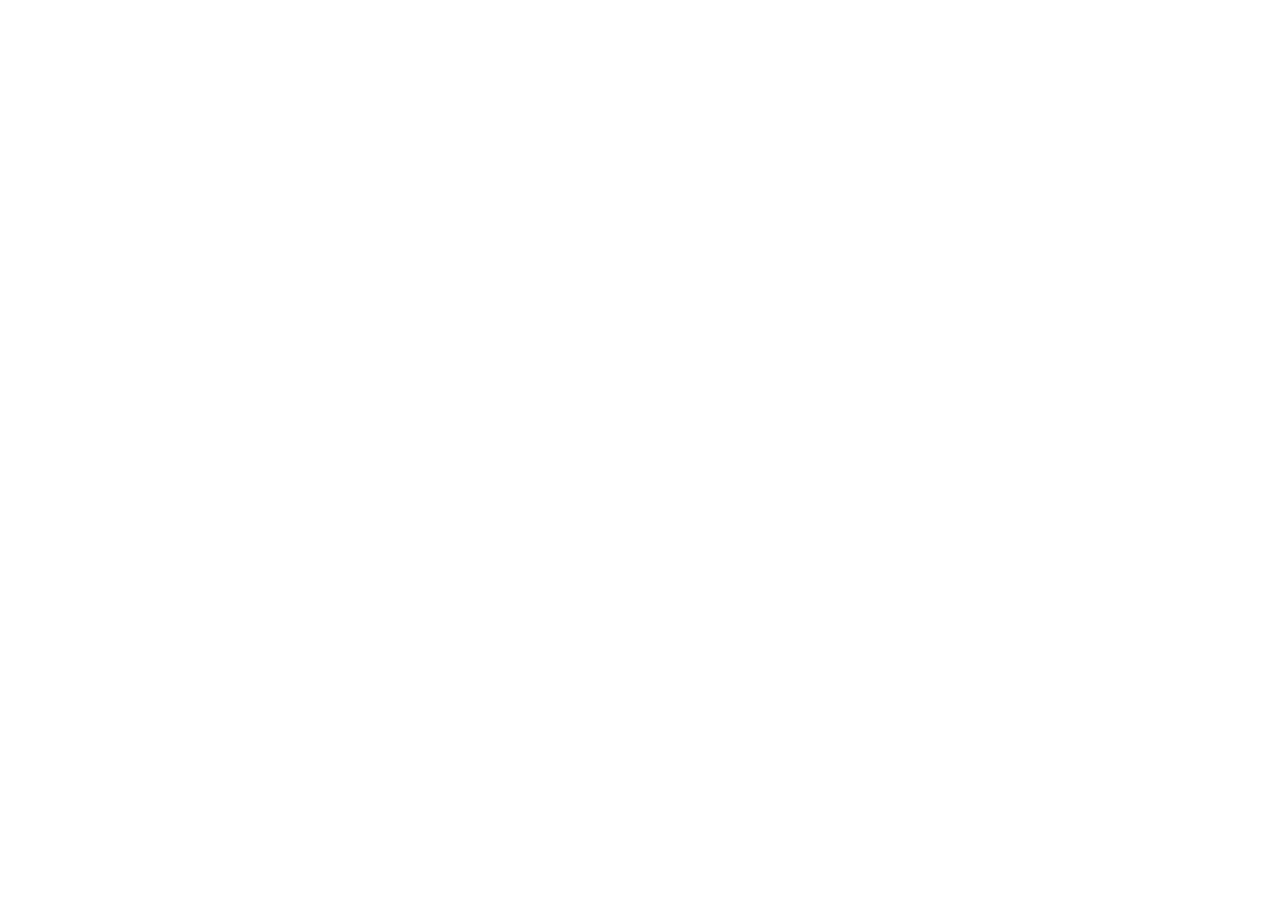
==== admin.html @ ad199900 "Add files via upload" ====
<!DOCTYPE html>
<html lang="en">
<head>
<meta charset="utf-8">
<meta name="viewport" content="width=device-width, initial-scale=1, viewport-fit=cover">
<meta name="robots" content="noindex, nofollow">
<meta name="referrer" content="no-referrer">
<meta name="theme-color" content="#F2F6FB">
<meta name="apple-mobile-web-app-capable" content="yes">
<meta name="mobile-web-app-capable" content="yes">
<meta name="apple-mobile-web-app-title" content="Alora Admin">
<title>Alora Admin</title>
<link rel="icon" href="/assets/favicon.png">
<link rel="apple-touch-icon" href="/assets/apple-touch-icon.png">
<link rel="preconnect" href="https://fonts.googleapis.com">
<link rel="preconnect" href="https://fonts.gstatic.com" crossorigin>
<link href="https://fonts.googleapis.com/css2?family=Outfit:wght@200;300;400;500;600&display=swap" rel="stylesheet">
<link rel="stylesheet" href="/assets/admin.css">
</head>
<body>
<div class="ambient" aria-hidden="true"><i></i><i></i></div>
<div id="root"></div>
<div class="scrim" id="scrim"></div>
<div class="sheet" id="sheet" role="dialog" aria-modal="true"><div class="inner" id="sheetBody"></div></div>
<div class="toast" id="toast" role="status" aria-live="polite"></div>
<noscript><p style="padding:40px;font-family:sans-serif">Please turn on JavaScript.</p></noscript>
<script src="/assets/vendor/supabase.js"></script>
<script src="/assets/config.js"></script>
<script src="/assets/shared.js"></script>
<script src="/assets/admin.js"></script>
</body>
</html>
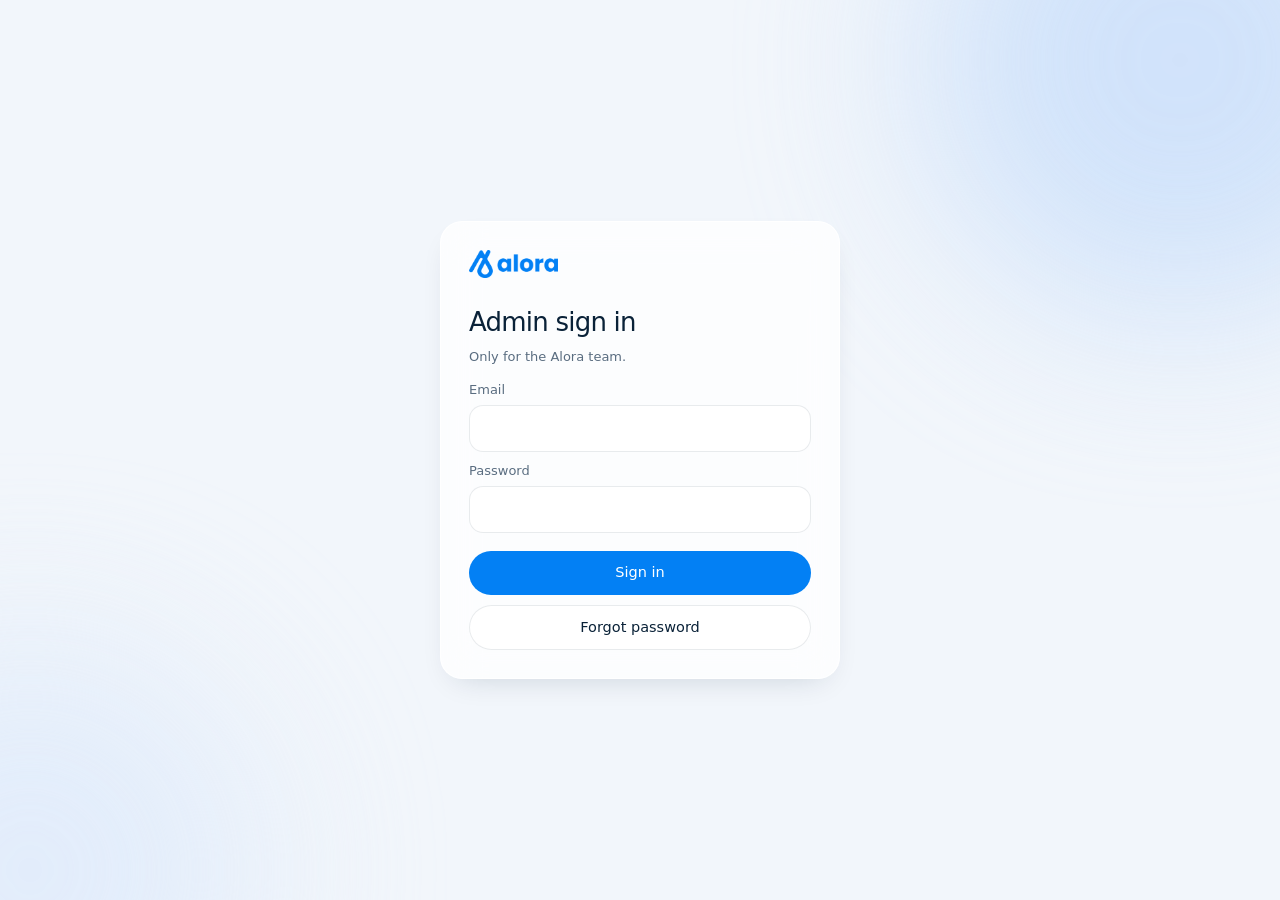
==== commit f02ce7cf: "Add files via upload" ====
--- a/admin.html
+++ b/admin.html
@@ -25,6 +25,9 @@
 <div class="toast" id="toast" role="status" aria-live="polite"></div>
 <noscript><p style="padding:40px;font-family:sans-serif">Please turn on JavaScript.</p></noscript>
 <script src="/assets/vendor/supabase.js"></script>
+<script>window.supabase || document.write('<script src="/assets/supabase.js"><\/script>')</script>
+<script>window.supabase || document.write('<script src="/supabase.js"><\/script>')</script>
+<script>window.supabase || document.write('<script src="https://cdn.jsdelivr.net/npm/@supabase/supabase-js@2.117.2/dist/umd/supabase.js"><\/script>')</script>
 <script src="/assets/config.js"></script>
 <script src="/assets/shared.js"></script>
 <script src="/assets/admin.js"></script>
--- a/assets/admin.css
+++ b/assets/admin.css
@@ -0,0 +1,122 @@
+/* ===== Alora admin ===== */
+:root{
+  --blue:#0380F4; --blue-soft:rgba(3,128,244,.1); --green:#12977E; --green-soft:rgba(18,151,126,.12);
+  --amber:#B97A1C; --amber-soft:rgba(185,122,28,.13); --red:#B4463A; --red-soft:rgba(180,70,58,.1);
+  --ink:#0A2238; --ink-2:#5A6D80; --line:rgba(10,34,56,.09); --bg:#F2F6FB;
+  --card:rgba(255,255,255,.78); --card-border:rgba(255,255,255,.85); --shadow:0 12px 32px -16px rgba(10,34,56,.2);
+  box-sizing:border-box; padding-top:env(safe-area-inset-top,0px); padding-bottom:env(safe-area-inset-bottom,0px);
+}
+*,*::before,*::after{box-sizing:inherit}
+html{scroll-padding-top:env(safe-area-inset-top,0px)}
+body{margin:0;background:var(--bg);color:var(--ink);font-family:"Outfit",ui-sans-serif,system-ui,-apple-system,"Segoe UI",Roboto,sans-serif;font-size:15px;line-height:1.45;-webkit-font-smoothing:antialiased;-webkit-tap-highlight-color:transparent}
+button{font:inherit;color:inherit;cursor:pointer}
+:focus-visible{outline:2px solid var(--blue);outline-offset:2px}
+img{max-width:100%;display:block}
+[hidden]{display:none!important}
+.ambient{position:fixed;inset:0;z-index:0;pointer-events:none;overflow:hidden}
+.ambient i{position:absolute;border-radius:50%;filter:blur(90px);opacity:.7}
+.ambient i:nth-child(1){width:520px;height:520px;background:#C3DBFA;top:-200px;right:-160px}
+.ambient i:nth-child(2){width:460px;height:460px;background:#DCE9FB;bottom:-200px;left:-200px}
+#root{position:relative;z-index:1}
+
+.shell{display:grid;grid-template-columns:230px 1fr;min-height:100vh}
+.side{position:sticky;top:0;height:100vh;padding:22px 14px;display:flex;flex-direction:column;gap:4px;border-right:1px solid var(--line);background:rgba(255,255,255,.45);backdrop-filter:blur(20px);-webkit-backdrop-filter:blur(20px)}
+.side img{height:24px;width:auto;margin:0 10px 24px}
+.nav{display:flex;align-items:center;gap:10px;padding:11px 12px;border-radius:14px;border:none;background:none;text-align:left;font-size:15px;color:var(--ink-2);width:100%}
+.nav[aria-current="page"]{background:var(--blue-soft);color:var(--blue);font-weight:500}
+.nav .count{margin-left:auto;background:var(--blue);color:#fff;border-radius:999px;font-size:12px;padding:1px 8px;font-weight:500}
+.side .spacer{flex:1}
+.main{padding:26px 28px 120px;max-width:980px;width:100%}
+.bottom-nav{display:none}
+@media (max-width:860px){
+  .shell{grid-template-columns:1fr}
+  .side{display:none}
+  .main{padding:16px 14px 120px}
+  .bottom-nav{display:grid;grid-template-columns:repeat(5,1fr);position:fixed;left:10px;right:10px;bottom:calc(10px + env(safe-area-inset-bottom,0px));z-index:30;border-radius:26px;padding:5px;background:rgba(255,255,255,.82);backdrop-filter:blur(22px);-webkit-backdrop-filter:blur(22px);border:1px solid var(--card-border);box-shadow:var(--shadow)}
+  .bottom-nav .nav{flex-direction:column;gap:2px;font-size:11px;padding:8px 0;justify-content:center;position:relative}
+  .bottom-nav .nav .count{position:absolute;top:2px;right:10px;margin:0;font-size:10px;padding:0 6px}
+  .mobile-head{display:flex!important}
+}
+.mobile-head{display:none;align-items:center;justify-content:space-between;margin-bottom:14px}
+.mobile-head img{height:22px;width:auto}
+
+h1{font-weight:300;font-size:30px;letter-spacing:-.03em;margin:0}
+h2{font-weight:500;font-size:17px;margin:0}
+h3{font-weight:500;font-size:14px;color:var(--ink-2);margin:22px 0 8px}
+p{margin:0}
+.muted{color:var(--ink-2)} .small{font-size:13px}
+.row{display:flex;align-items:center;gap:10px} .between{justify-content:space-between} .wrap{flex-wrap:wrap} .grow{flex:1;min-width:0}
+.head{display:flex;align-items:flex-end;justify-content:space-between;gap:12px;margin-bottom:18px;flex-wrap:wrap}
+.card{background:var(--card);border:1px solid var(--card-border);border-radius:22px;padding:18px;box-shadow:var(--shadow);backdrop-filter:blur(20px);-webkit-backdrop-filter:blur(20px)}
+.card+.card{margin-top:12px}
+.list{background:var(--card);border:1px solid var(--card-border);border-radius:22px;overflow:hidden;box-shadow:var(--shadow)}
+.item{display:flex;align-items:center;gap:12px;padding:14px 16px;border-top:1px solid var(--line);width:100%;text-align:left;background:none;border-left:0;border-right:0;border-bottom:0}
+.item:first-child{border-top:none}
+button.item:hover{background:rgba(3,128,244,.04)}
+.title{font-weight:500}
+.btn{display:inline-flex;align-items:center;justify-content:center;gap:6px;border:none;border-radius:999px;padding:11px 18px;font-weight:500;background:var(--blue);color:#fff;font-size:14.5px;min-height:44px;white-space:nowrap}
+.btn.soft{background:#fff;color:var(--ink);border:1px solid var(--line)}
+.btn.danger{background:var(--red-soft);color:var(--red)}
+.btn.green{background:var(--green);color:#fff}
+.btn.sm{padding:7px 13px;min-height:36px;font-size:13.5px}
+.btn.block{width:100%}
+.btn:disabled,.btn.busy{opacity:.5;pointer-events:none}
+.pill{display:inline-flex;align-items:center;border-radius:999px;padding:3px 10px;font-size:12px;font-weight:500;white-space:nowrap}
+.pill.blue{background:var(--blue-soft);color:var(--blue)} .pill.green{background:var(--green-soft);color:var(--green)}
+.pill.amber{background:var(--amber-soft);color:var(--amber)} .pill.red{background:var(--red-soft);color:var(--red)} .pill.gray{background:rgba(10,34,56,.06);color:var(--ink-2)}
+.tabs{display:flex;gap:4px;overflow-x:auto;margin:16px 0;padding:4px;background:rgba(255,255,255,.6);border:1px solid var(--card-border);border-radius:999px;scrollbar-width:none}
+.tabs::-webkit-scrollbar{display:none}
+.tabs button{border:none;background:none;border-radius:999px;padding:8px 14px;font-size:14px;color:var(--ink-2);white-space:nowrap}
+.tabs button[aria-pressed="true"]{background:var(--blue);color:#fff}
+.dot{width:10px;height:10px;border-radius:50%;flex:none}
+.ico{width:38px;height:38px;border-radius:50%;display:grid;place-items:center;background:#fff;border:1px solid var(--line);flex:none;font-size:17px}
+
+.form{display:grid;grid-template-columns:1fr 1fr;gap:4px 14px}
+.form .full{grid-column:1/-1}
+@media (max-width:600px){.form{grid-template-columns:1fr}}
+label.f{display:block;font-size:13px;color:var(--ink-2);margin:10px 0 5px}
+input[type=text],input[type=email],input[type=tel],input[type=number],input[type=date],input[type=password],input[type=search],select,textarea{width:100%;border:1px solid var(--line);border-radius:14px;padding:11px 13px;background:#fff;color:var(--ink);font:inherit;font-size:16px}
+textarea{resize:vertical;min-height:44px}
+input[type=color]{width:100%;height:44px;border:1px solid var(--line);border-radius:14px;background:#fff;padding:4px}
+.check{display:flex;align-items:center;gap:10px;padding:10px 0}
+.check input{width:20px;height:20px;accent-color:var(--blue)}
+.chips{display:flex;flex-wrap:wrap;gap:8px}
+.chip{border:1px solid var(--line);background:#fff;border-radius:999px;padding:8px 13px;font-size:14px}
+.chip[aria-pressed="true"]{background:var(--blue);border-color:var(--blue);color:#fff}
+.note-hint{font-size:12.5px;color:var(--amber);margin-top:4px}
+
+.linkbox{display:flex;gap:8px;align-items:center;background:#fff;border:1px solid var(--line);border-radius:16px;padding:8px 8px 8px 14px;margin-top:12px}
+.linkbox code{flex:1;min-width:0;overflow:hidden;text-overflow:ellipsis;white-space:nowrap;font-size:13px;color:var(--ink-2);font-family:ui-monospace,SFMono-Regular,Menlo,monospace}
+.photos{display:grid;grid-template-columns:repeat(auto-fill,minmax(110px,1fr));gap:8px;margin-top:8px}
+.photos figure{margin:0;position:relative;border-radius:14px;overflow:hidden;aspect-ratio:1}
+.photos img{width:100%;height:100%;object-fit:cover}
+.photos button{position:absolute;top:6px;right:6px;width:28px;height:28px;border-radius:50%;border:none;background:rgba(0,0,0,.55);color:#fff;font-size:14px;line-height:1}
+.upload{display:flex;align-items:center;justify-content:center;border:1.5px dashed rgba(3,128,244,.4);border-radius:14px;aspect-ratio:1;color:var(--blue);font-size:13px;text-align:center;padding:6px;background:rgba(3,128,244,.03)}
+.thread{display:flex;flex-direction:column;gap:8px;max-height:56vh;overflow-y:auto;padding:4px}
+.msg{max-width:78%;padding:10px 14px;border-radius:18px;font-size:14.5px;white-space:pre-wrap;word-wrap:break-word}
+.msg.client{background:#fff;border:1px solid var(--line);align-self:flex-start;border-bottom-left-radius:6px}
+.msg.alora{background:var(--blue);color:#fff;align-self:flex-end;border-bottom-right-radius:6px}
+.msg time{display:block;font-size:11px;opacity:.65;margin-top:2px}
+.empty{padding:26px;text-align:center;color:var(--ink-2)}
+.stats{display:grid;grid-template-columns:repeat(3,1fr);gap:10px;margin-bottom:18px}
+.stats .card{margin:0;padding:14px}
+.stat{min-width:0}
+.stat b{display:block;font-size:26px;font-weight:300;letter-spacing:-.02em}
+
+.login{min-height:100vh;display:grid;place-items:center;padding:20px}
+.login .card{width:100%;max-width:400px;padding:28px}
+.login img{height:28px;width:auto;margin-bottom:26px}
+
+.scrim{position:fixed;inset:0;background:rgba(4,16,30,.3);backdrop-filter:blur(4px);-webkit-backdrop-filter:blur(4px);z-index:40;opacity:0;pointer-events:none;transition:opacity .2s}
+.scrim.open{opacity:1;pointer-events:auto}
+.sheet{position:fixed;left:0;right:0;bottom:0;z-index:50;transform:translateY(105%);transition:transform .3s cubic-bezier(.2,.8,.2,1)}
+.sheet.open{transform:none}
+.sheet .inner{max-width:620px;margin:0 auto;border-radius:28px 28px 0 0;padding:12px 20px calc(24px + env(safe-area-inset-bottom,0px));max-height:92vh;overflow-y:auto;overscroll-behavior:contain;background:rgba(250,252,255,.96);backdrop-filter:blur(30px);-webkit-backdrop-filter:blur(30px);border:1px solid var(--card-border)}
+.grabber{width:40px;height:5px;border-radius:5px;background:var(--line);margin:0 auto 14px}
+.sheet h2{font-size:22px;font-weight:400;margin-bottom:4px}
+.sheet-actions{display:flex;gap:10px;margin-top:20px;position:sticky;bottom:-24px;padding:12px 0 4px;background:linear-gradient(transparent,rgba(250,252,255,.96) 30%)}
+.sheet-actions .btn{flex:1}
+.toast{position:fixed;left:50%;bottom:calc(96px + env(safe-area-inset-bottom,0px));transform:translate(-50%,20px);background:var(--ink);color:#fff;padding:11px 18px;border-radius:999px;font-size:14px;opacity:0;transition:.25s;z-index:60;pointer-events:none;max-width:92vw;text-align:center}
+.toast.show{opacity:1;transform:translate(-50%,0)}
+.toast.err{background:var(--red)}
+.loading{padding:40px;text-align:center;color:var(--ink-2)}
